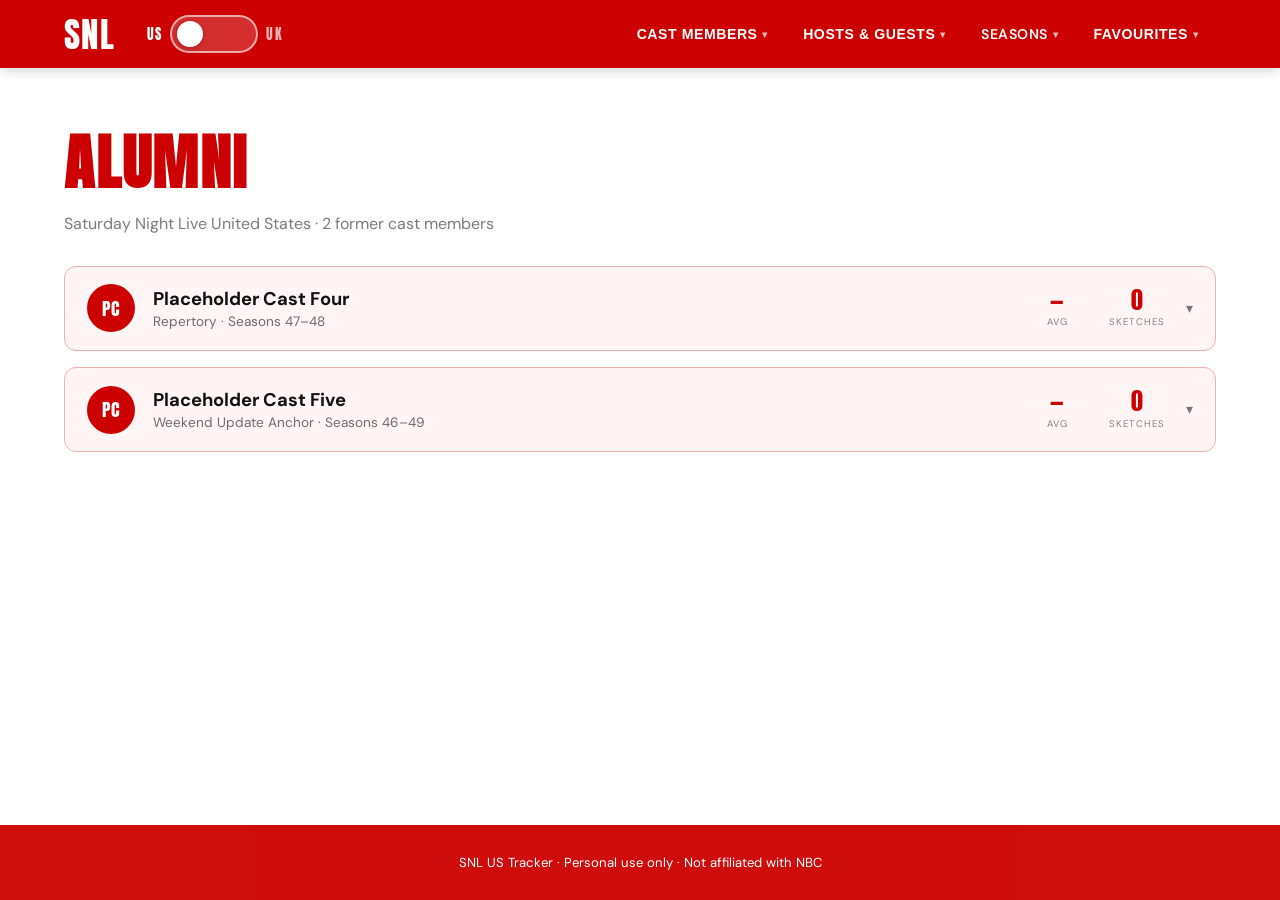
==== cast-alumni.html @ 499bed27 "Add files via upload" ====
<!DOCTYPE html>
<html lang="en">
<head>
  <meta charset="UTF-8" />
  <meta name="viewport" content="width=device-width, initial-scale=1.0" />
  <title>Alumni · SNL Tracker</title>

  <link rel="preconnect" href="https://fonts.googleapis.com" />
  <link rel="preconnect" href="https://fonts.gstatic.com" crossorigin />
  <link href="https://fonts.googleapis.com/css2?family=Anton&family=DM+Sans:wght@400;500;600&display=swap" rel="stylesheet" />
  <link rel="stylesheet" href="assets/css/styles.css" />

  <!-- Restore the saved US/UK mode before paint to avoid a colour flash -->
  <script>document.documentElement.dataset.mode = localStorage.getItem('snl-mode') || 'us';</script>
</head>
<!-- data-cast-view tells cast.js which roster to show -->
<body data-cast-view="alumni">

  <header id="site-header"></header>

  <main>
    <div class="page-head">
      <h1 class="page-title">Alumni</h1>
      <p class="page-subtitle" id="cast-subtitle"></p>
    </div>

    <!-- Cast cards built from data by cast.js -->
    <div class="cast-list" id="cast-list"></div>
  </main>

  <footer id="site-footer"></footer>

  <script src="data/snl-data.js" defer></script>
  <script src="assets/js/site.js" defer></script>
  <script src="assets/js/cast.js" defer></script>
</body>
</html>
---- assets/css/styles.css ----
/* ============================================================
   SNL TRACKER — SHARED STYLESHEET
   Used by every page so the look stays consistent.
   ============================================================ */

/* ─── CSS Variables ─────────────────────────────────────── */
:root {
  --transition: 0.35s cubic-bezier(0.4, 0, 0.2, 1);
}

[data-mode="us"] {
  --bg:        #ffffff;
  --fg:        #cc0000;
  --nav-bg:    #cc0000;
  --nav-fg:    #ffffff;
  --nav-hover: #ff2222;
  --accent:    #cc0000;
  --card-bg:   #fff5f5;
  --border:    #f0b0b0;
  --toggle-on: #cc0000;
}

[data-mode="uk"] {
  --bg:        #ffffff;
  --fg:        #003087;
  --nav-bg:    #003087;
  --nav-fg:    #ffffff;
  --nav-hover: #0046c8;
  --accent:    #003087;
  --card-bg:   #f0f4ff;
  --border:    #99b0e0;
  --toggle-on: #003087;
}

/* ─── Reset & Base ──────────────────────────────────────── */
*, *::before, *::after { box-sizing: border-box; margin: 0; padding: 0; }

body {
  font-family: 'DM Sans', sans-serif;
  background: var(--bg);
  color: #111;
  min-height: 100vh;
  display: flex;
  flex-direction: column;
  transition: background var(--transition), color var(--transition);
}

main { flex: 1 0 auto; }

/* ─── Header / Banner ───────────────────────────────────── */
header {
  position: sticky;
  top: 0;
  z-index: 100;
  background: var(--nav-bg);
  color: var(--nav-fg);
  transition: background var(--transition);
  box-shadow: 0 2px 12px rgba(0,0,0,0.18);
}

.header-inner {
  max-width: 1200px;
  margin: 0 auto;
  display: flex;
  align-items: center;
  gap: 2rem;
  padding: 0 1.5rem;
  height: 68px;
}

/* Logo */
.logo {
  font-family: 'Anton', sans-serif;
  font-size: 2.2rem;
  letter-spacing: 0.04em;
  color: var(--nav-fg);
  text-decoration: none;
  flex-shrink: 0;
  transition: color var(--transition);
}

/* ─── Toggle Switch ─────────────────────────────────────── */
.toggle-wrap {
  display: flex;
  align-items: center;
  gap: 0.5rem;
  flex-shrink: 0;
}

.toggle-label {
  font-family: 'Anton', sans-serif;
  font-size: 0.85rem;
  letter-spacing: 0.08em;
  color: var(--nav-fg);
  opacity: 0.7;
  transition: opacity 0.2s, color var(--transition);
  user-select: none;
}

.toggle-label.active { opacity: 1; }

.toggle-btn {
  position: relative;
  width: 88px;
  height: 38px;
  background: rgba(255,255,255,0.18);
  border: 2.5px solid rgba(255,255,255,0.6);
  border-radius: 999px;
  cursor: pointer;
  transition: background 0.3s;
  flex-shrink: 0;
  display: flex;
  align-items: center;
  padding: 0 5px;
  outline: none;
}

.toggle-btn:focus-visible { box-shadow: 0 0 0 3px rgba(255,255,255,0.5); }

.toggle-inner-label {
  font-family: 'Anton', sans-serif;
  font-size: 0.78rem;
  letter-spacing: 0.06em;
  color: #fff;
  position: absolute;
  transition: opacity 0.25s;
  pointer-events: none;
}

[data-mode="us"] .label-us  { left: 10px; opacity: 1; }
[data-mode="us"] .label-uk  { right: 8px; opacity: 0; }
[data-mode="uk"] .label-us  { left: 10px; opacity: 0; }
[data-mode="uk"] .label-uk  { right: 8px; opacity: 1; }

.toggle-knob {
  width: 26px;
  height: 26px;
  background: #fff;
  border-radius: 50%;
  position: absolute;
  top: 50%;
  transform: translateY(-50%);
  left: 5px;
  transition: left 0.3s cubic-bezier(0.4, 0, 0.2, 1);
  box-shadow: 0 1px 6px rgba(0,0,0,0.25);
}

[data-mode="uk"] .toggle-knob { left: calc(100% - 31px); }

/* ─── Navigation ────────────────────────────────────────── */
nav {
  margin-left: auto;
  display: flex;
  align-items: stretch;
  height: 100%;
}

nav ul {
  list-style: none;
  display: flex;
  align-items: stretch;
  height: 100%;
  gap: 0;
}

.nav-item {
  position: relative;
  display: flex;
  align-items: stretch;
}

.nav-btn {
  display: flex;
  align-items: center;
  gap: 0.3rem;
  padding: 0 1.1rem;
  height: 100%;
  color: var(--nav-fg);
  text-decoration: none;
  font-size: 0.88rem;
  font-weight: 600;
  letter-spacing: 0.04em;
  text-transform: uppercase;
  background: none;
  border: none;
  cursor: pointer;
  transition: background 0.2s;
  white-space: nowrap;
}

.nav-btn:hover,
.nav-item:hover > .nav-btn { background: rgba(255,255,255,0.15); }

/* current page */
.nav-item.active > .nav-btn {
  background: rgba(255,255,255,0.22);
  box-shadow: inset 0 -3px 0 var(--nav-fg);
}

.nav-arrow {
  font-size: 0.6rem;
  opacity: 0.7;
  transition: transform 0.2s;
}

.nav-item:hover .nav-arrow,
.nav-item.open .nav-arrow { transform: rotate(180deg); }

/* Dropdown */
.dropdown {
  display: none;
  position: absolute;
  top: 100%;
  left: 0;
  min-width: 200px;
  background: var(--nav-bg);
  border-top: 3px solid rgba(255,255,255,0.3);
  box-shadow: 0 8px 24px rgba(0,0,0,0.22);
  flex-direction: column;
  z-index: 200;
  transition: background var(--transition);
}

.nav-item:hover .dropdown,
.nav-item.open .dropdown { display: flex; }

.dropdown a {
  display: flex;
  align-items: center;
  gap: 0.5rem;
  padding: 0.7rem 1.2rem;
  color: var(--nav-fg);
  text-decoration: none;
  font-size: 0.85rem;
  font-weight: 500;
  letter-spacing: 0.03em;
  border-bottom: 1px solid rgba(255,255,255,0.1);
  transition: background 0.15s;
}

.dropdown a:last-child { border-bottom: none; }
.dropdown a:hover { background: rgba(255,255,255,0.18); }

/* "not built yet" links + cards */
.nav-disabled { opacity: 0.5; cursor: not-allowed; }
.nav-disabled:hover { background: none !important; }

.soon {
  font-family: 'Anton', sans-serif;
  font-size: 0.55rem;
  letter-spacing: 0.1em;
  text-transform: uppercase;
  background: rgba(255,255,255,0.25);
  color: inherit;
  padding: 0.1rem 0.4rem;
  border-radius: 4px;
}

/* ─── Main Content Layout ───────────────────────────────── */
main {
  max-width: 1200px;
  width: 100%;
  margin: 0 auto;
  padding: 3rem 1.5rem;
}

/* ─── Hero ──────────────────────────────────────────────── */
.hero {
  text-align: center;
  padding: 5rem 1rem 4rem;
}

.hero-eyebrow {
  font-family: 'Anton', sans-serif;
  letter-spacing: 0.2em;
  font-size: 0.85rem;
  color: var(--accent);
  text-transform: uppercase;
  margin-bottom: 1rem;
  transition: color var(--transition);
}

.hero-title {
  font-family: 'Anton', sans-serif;
  font-size: clamp(3.5rem, 10vw, 7rem);
  line-height: 0.95;
  letter-spacing: 0.02em;
  color: var(--fg);
  text-transform: uppercase;
  transition: color var(--transition);
}

.hero-sub {
  margin-top: 1.5rem;
  font-size: 1.1rem;
  opacity: 0.6;
  max-width: 480px;
  margin-left: auto;
  margin-right: auto;
}

/* ─── Section label ─────────────────────────────────────── */
.section-label {
  font-family: 'Anton', sans-serif;
  font-size: 1rem;
  letter-spacing: 0.16em;
  text-transform: uppercase;
  color: var(--accent);
  margin-bottom: 1.2rem;
  transition: color var(--transition);
}

/* ─── Cards ─────────────────────────────────────────────── */
.card-grid {
  display: grid;
  grid-template-columns: repeat(auto-fill, minmax(240px, 1fr));
  gap: 1.5rem;
}

.card {
  display: block;
  background: var(--card-bg);
  border: 1.5px solid var(--border);
  border-radius: 12px;
  padding: 1.8rem 1.4rem;
  text-decoration: none;
  color: #111;
  transition: background var(--transition), border-color var(--transition), transform 0.2s, box-shadow 0.2s;
}

a.card:hover {
  transform: translateY(-3px);
  box-shadow: 0 8px 24px rgba(0,0,0,0.1);
}

.card-disabled { opacity: 0.6; cursor: default; }

.card-tag {
  display: flex;
  align-items: center;
  gap: 0.4rem;
  font-family: 'Anton', sans-serif;
  letter-spacing: 0.12em;
  font-size: 0.7rem;
  color: var(--accent);
  text-transform: uppercase;
  margin-bottom: 0.5rem;
  transition: color var(--transition);
}

.card-tag .soon { background: var(--border); }

.card h3 {
  font-size: 1.15rem;
  font-weight: 700;
  margin-bottom: 0.4rem;
}

.card-desc {
  font-size: 0.88rem;
  opacity: 0.55;
  line-height: 1.5;
}

/* ─── Divider ───────────────────────────────────────────── */
.divider {
  border: none;
  border-top: 1.5px solid var(--border);
  margin: 3rem 0;
  transition: border-color var(--transition);
}

/* ─── Page heading ──────────────────────────────────────── */
.page-head { margin-bottom: 2rem; }

.page-title {
  font-family: 'Anton', sans-serif;
  font-size: clamp(2rem, 6vw, 3.8rem);
  color: var(--fg);
  text-transform: uppercase;
  letter-spacing: 0.03em;
  margin-bottom: 0.3rem;
  transition: color var(--transition);
}

.page-subtitle {
  opacity: 0.55;
  font-size: 1rem;
}

/* ─── Season pills ──────────────────────────────────────── */
.season-pills {
  display: flex;
  flex-wrap: wrap;
  gap: 0.6rem;
  margin-bottom: 2rem;
}

.season-pill {
  font-family: 'Anton', sans-serif;
  font-size: 0.8rem;
  letter-spacing: 0.06em;
  text-transform: uppercase;
  padding: 0.55rem 1.1rem;
  border-radius: 999px;
  border: 1.5px solid var(--border);
  background: var(--card-bg);
  color: var(--accent);
  cursor: pointer;
  transition: background var(--transition), color var(--transition), border-color var(--transition);
}

.season-pill:hover { border-color: var(--accent); }

.season-pill.active {
  background: var(--accent);
  color: var(--nav-fg);
  border-color: var(--accent);
}

/* ─── Episode list (accordion) ──────────────────────────── */
.episode-list {
  display: flex;
  flex-direction: column;
  gap: 1rem;
}

.episode {
  border: 1.5px solid var(--border);
  border-radius: 12px;
  background: var(--card-bg);
  overflow: hidden;
  transition: border-color var(--transition), background var(--transition);
}

.episode.open { border-color: var(--accent); }

.episode-head {
  display: flex;
  align-items: center;
  gap: 1.2rem;
  padding: 1.2rem 1.4rem;
  cursor: pointer;
  user-select: none;
}

.episode-head:focus-visible {
  outline: 3px solid var(--accent);
  outline-offset: -3px;
}

.episode-num {
  font-family: 'Anton', sans-serif;
  font-size: 1rem;
  letter-spacing: 0.06em;
  color: var(--nav-fg);
  background: var(--accent);
  padding: 0.5rem 0.7rem;
  border-radius: 8px;
  flex-shrink: 0;
}

.episode-info { flex: 1 1 auto; min-width: 0; }

.episode-title {
  font-size: 1.15rem;
  font-weight: 700;
  margin-bottom: 0.15rem;
}

.episode-meta {
  font-size: 0.85rem;
  opacity: 0.6;
}

/* Score badge */
.episode-score {
  display: flex;
  flex-direction: column;
  align-items: center;
  flex-shrink: 0;
  min-width: 56px;
}

.score-num {
  font-family: 'Anton', sans-serif;
  font-size: 1.6rem;
  line-height: 1;
  color: var(--accent);
}

.score-cap {
  font-size: 0.6rem;
  letter-spacing: 0.14em;
  text-transform: uppercase;
  opacity: 0.5;
  margin-top: 0.2rem;
}

.chevron {
  font-size: 0.85rem;
  opacity: 0.55;
  flex-shrink: 0;
  transition: transform 0.3s;
}

.episode.open > .episode-head .chevron,
.sketch.open > .sketch-head .chevron,
.cast-card.open > .cast-head .chevron { transform: rotate(180deg); }

/* Accordion expand/collapse — animated via CSS grid */
.episode-body, .sketch-body, .cast-body {
  display: grid;
  grid-template-rows: 0fr;
  transition: grid-template-rows 0.3s ease;
}

.episode.open > .episode-body,
.sketch.open > .sketch-body,
.cast-card.open > .cast-body { grid-template-rows: 1fr; }

.episode-body-inner, .sketch-body-inner, .cast-body-inner { overflow: hidden; }

/* ─── Sketch list (nested accordion) ────────────────────── */
.sketch-list {
  list-style: none;
  padding: 0 1.4rem 1.2rem;
  display: flex;
  flex-direction: column;
  gap: 0.5rem;
}

.sketch {
  border: 1.5px solid var(--border);
  border-radius: 8px;
  background: var(--bg);
  overflow: hidden;
}

.sketch.open { border-color: var(--accent); }

.sketch-head {
  display: flex;
  align-items: center;
  gap: 0.9rem;
  padding: 0.8rem 1rem;
  cursor: pointer;
  user-select: none;
}

.sketch-head:focus-visible {
  outline: 3px solid var(--accent);
  outline-offset: -3px;
}

.sketch-title {
  flex: 1 1 auto;
  font-weight: 600;
  font-size: 0.95rem;
}

.sketch-score {
  font-family: 'Anton', sans-serif;
  font-size: 0.9rem;
  color: var(--nav-fg);
  background: var(--accent);
  padding: 0.25rem 0.6rem;
  border-radius: 6px;
  flex-shrink: 0;
}

.sketch-body-inner { padding: 0 1rem; }

.sketch-blurb {
  font-size: 0.88rem;
  line-height: 1.55;
  opacity: 0.7;
  padding: 0.6rem 0 0.8rem;
}

.cast-row {
  display: flex;
  flex-wrap: wrap;
  gap: 0.4rem;
  padding-bottom: 1rem;
}

.cast-chip {
  font-size: 0.78rem;
  font-weight: 500;
  padding: 0.3rem 0.7rem;
  border-radius: 999px;
  border: 1.5px solid var(--border);
  background: var(--card-bg);
  color: var(--accent);
  text-decoration: none;
  cursor: pointer;
  transition: background var(--transition), color var(--transition), border-color var(--transition);
}

a.cast-chip:hover {
  background: var(--accent);
  color: var(--nav-fg);
  border-color: var(--accent);
}

/* Empty state */
.empty {
  text-align: center;
  padding: 3rem 1rem;
  opacity: 0.5;
}

/* ─── Footer ────────────────────────────────────────────── */
footer {
  flex-shrink: 0;
  background: var(--nav-bg);
  color: var(--nav-fg);
  text-align: center;
  padding: 1.8rem;
  font-size: 0.82rem;
  opacity: 0.95;
  transition: background var(--transition);
}

/* ─── Mode transition flash ─────────────────────────────── */
body.switching::after {
  content: '';
  position: fixed;
  inset: 0;
  background: white;
  opacity: 0;
  pointer-events: none;
  animation: flash 0.4s ease forwards;
  z-index: 9999;
}

@keyframes flash {
  0%   { opacity: 0.4; }
  100% { opacity: 0; }
}

/* ─── Small screens ─────────────────────────────────────── */
@media (max-width: 760px) {
  .header-inner { gap: 1rem; height: auto; flex-wrap: wrap; padding: 0.8rem 1rem; }
  nav { margin-left: 0; width: 100%; }
  nav ul { flex-wrap: wrap; }
  .episode-head { flex-wrap: wrap; }
  .episode-info { flex-basis: 60%; }
}

/* ─── Cast page ─────────────────────────────────────────── */
.cast-list {
  display: flex;
  flex-direction: column;
  gap: 1rem;
}

.cast-card {
  border: 1.5px solid var(--border);
  border-radius: 12px;
  background: var(--card-bg);
  overflow: hidden;
  transition: border-color var(--transition), background var(--transition);
}

.cast-card.open { border-color: var(--accent); }

.cast-head {
  display: flex;
  align-items: center;
  gap: 1.1rem;
  padding: 1.1rem 1.4rem;
  cursor: pointer;
  user-select: none;
}

.cast-head:focus-visible {
  outline: 3px solid var(--accent);
  outline-offset: -3px;
}

.cast-avatar {
  flex-shrink: 0;
  width: 48px;
  height: 48px;
  border-radius: 50%;
  background: var(--accent);
  color: var(--nav-fg);
  font-family: 'Anton', sans-serif;
  font-size: 1.1rem;
  letter-spacing: 0.04em;
  display: flex;
  align-items: center;
  justify-content: center;
}

.cast-id-info { flex: 1 1 auto; min-width: 0; }

.cast-name {
  font-size: 1.15rem;
  font-weight: 700;
  margin-bottom: 0.15rem;
}

.cast-meta {
  font-size: 0.85rem;
  opacity: 0.6;
}

.cast-stat {
  display: flex;
  flex-direction: column;
  align-items: center;
  flex-shrink: 0;
  min-width: 62px;
}

.cast-stat-num {
  font-family: 'Anton', sans-serif;
  font-size: 1.5rem;
  line-height: 1;
  color: var(--accent);
}

.cast-stat-cap {
  font-size: 0.6rem;
  letter-spacing: 0.12em;
  text-transform: uppercase;
  opacity: 0.5;
  margin-top: 0.2rem;
}

.cast-body-inner { padding: 0 1.4rem; }

.cast-bio {
  font-size: 0.92rem;
  line-height: 1.6;
  opacity: 0.75;
  padding: 0.9rem 0 1rem;
  border-top: 1.5px solid var(--border);
}

.cast-subhead {
  font-family: 'Anton', sans-serif;
  font-size: 0.8rem;
  letter-spacing: 0.12em;
  text-transform: uppercase;
  color: var(--accent);
  margin-bottom: 0.6rem;
}

.cast-sketch-list {
  list-style: none;
  display: flex;
  flex-direction: column;
  gap: 0.4rem;
  padding-bottom: 1.2rem;
}

.cast-sketch-link {
  display: flex;
  align-items: center;
  gap: 0.8rem;
  padding: 0.6rem 0.9rem;
  border: 1.5px solid var(--border);
  border-radius: 8px;
  background: var(--bg);
  text-decoration: none;
  color: #111;
  transition: border-color var(--transition);
}

.cast-sketch-link:hover { border-color: var(--accent); }

.cast-sketch-where {
  font-size: 0.74rem;
  letter-spacing: 0.04em;
  text-transform: uppercase;
  opacity: 0.55;
  flex-shrink: 0;
}

.cast-sketch-title {
  flex: 1 1 auto;
  font-weight: 600;
  font-size: 0.9rem;
}

.cast-sketch-empty {
  font-size: 0.88rem;
  opacity: 0.5;
  padding: 0.4rem 0 1.2rem;
}

@media (max-width: 760px) {
  .cast-head { flex-wrap: wrap; }
  .cast-id-info { flex-basis: 55%; }
  .cast-sketch-link { flex-wrap: wrap; }
}
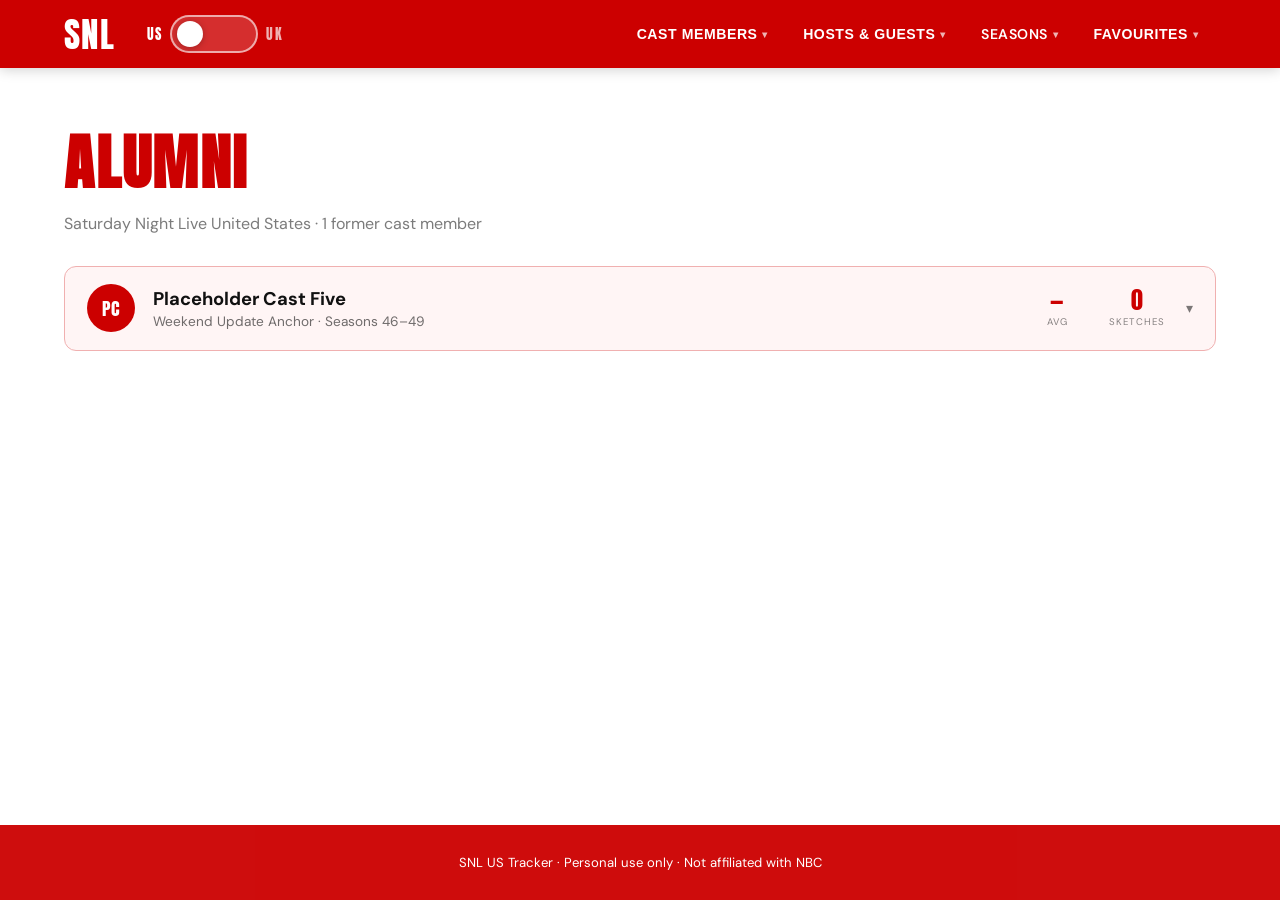
==== commit 610e5b59: "Update cast-alumni.html" ====
--- a/cast-alumni.html
+++ b/cast-alumni.html
@@ -9,7 +9,9 @@
   <link rel="preconnect" href="https://fonts.gstatic.com" crossorigin />
   <link href="https://fonts.googleapis.com/css2?family=Anton&family=DM+Sans:wght@400;500;600&display=swap" rel="stylesheet" />
   <link rel="stylesheet" href="assets/css/styles.css" />
-
+<link rel="icon" type="image/x-icon" href="assets/images/favicons/favicon.ico">
+<link rel="icon" type="image/png" sizes="32x32" href="assets/images/favicons/favicon-32x32.png">
+<link rel="icon" type="image/png" sizes="16x16" href="assets/images/favicons/favicon-16x16.png">
   <!-- Restore the saved US/UK mode before paint to avoid a colour flash -->
   <script>document.documentElement.dataset.mode = localStorage.getItem('snl-mode') || 'us';</script>
 </head>
--- a/assets/css/styles.css
+++ b/assets/css/styles.css
@@ -694,7 +694,31 @@
   align-items: center;
   justify-content: center;
 }
-
+.cast-avatar-photo {
+  flex-shrink: 0;
+  width: 48px;
+  height: 48px;
+  border-radius: 50%;
+  object-fit: cover;
+  object-position: center top;
+  border: 2px solid var(--border);
+}
+.cast-photo-row {
+  display: flex;
+  gap: 0.6rem;
+  margin: 0.9rem 0 1rem;
+  align-items: stretch;
+}
+
+.cast-dropdown-photo {
+  height: 180px;
+  width: auto;
+  object-fit: cover;
+  object-position: center top;
+  border-radius: 8px;
+  border: 1.5px solid var(--border);
+  flex-shrink: 0;
+}
 .cast-id-info { flex: 1 1 auto; min-width: 0; }
 
 .cast-name {
@@ -733,12 +757,18 @@
 
 .cast-body-inner { padding: 0 1.4rem; }
 
-.cast-bio {
+.cast-bio-above {
   font-size: 0.92rem;
   line-height: 1.6;
   opacity: 0.75;
-  padding: 0.9rem 0 1rem;
+  padding: 0.9rem 0 0.9rem;
+}
+
+.cast-inner-divider {
+  border: none;
   border-top: 1.5px solid var(--border);
+  margin-bottom: 1rem;
+  transition: border-color var(--transition);
 }
 
 .cast-subhead {
@@ -747,6 +777,7 @@
   letter-spacing: 0.12em;
   text-transform: uppercase;
   color: var(--accent);
+   margin-top: 1rem;
   margin-bottom: 0.6rem;
 }
 
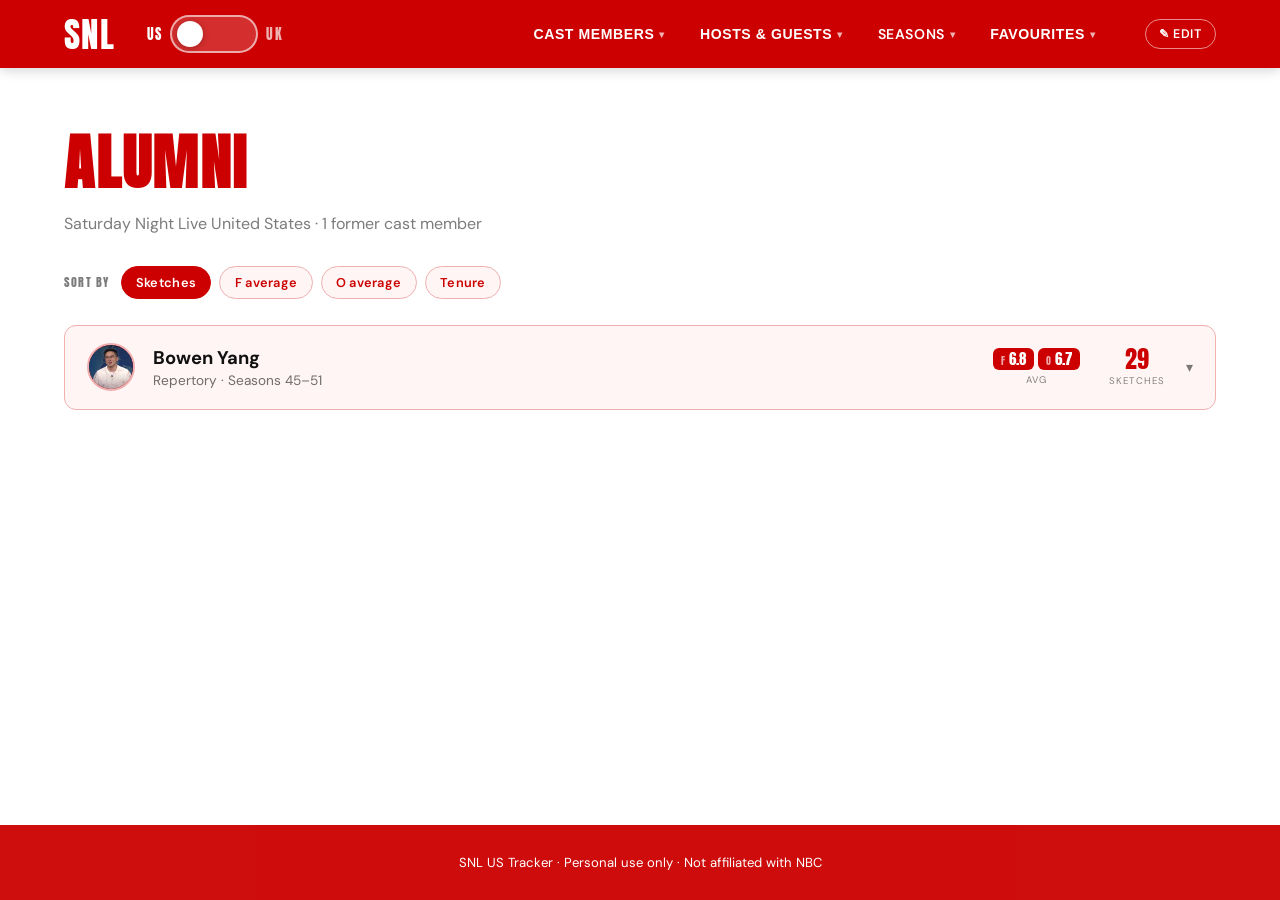
==== commit fb909713: "Add files via upload" ====
--- a/cast-alumni.html
+++ b/cast-alumni.html
@@ -35,5 +35,6 @@
   <script src="data/snl-data.js" defer></script>
   <script src="assets/js/site.js" defer></script>
   <script src="assets/js/cast.js" defer></script>
+  <script src="assets/js/editor.js" defer></script>
 </body>
 </html>
--- a/assets/css/styles.css
+++ b/assets/css/styles.css
@@ -473,13 +473,25 @@
   opacity: 0.6;
 }
 
+.episode-host {
+  font-size: 1.15rem;
+  font-weight: 700;
+  margin-bottom: 0.2rem;
+}
+
+.episode-line {
+  font-size: 0.95rem;
+  opacity: 0.72;
+  margin-top: 0.1rem;
+}
+
 /* Score badge */
 .episode-score {
   display: flex;
   flex-direction: column;
   align-items: center;
   flex-shrink: 0;
-  min-width: 56px;
+  min-width: 124px;
 }
 
 .score-num {
@@ -829,3 +841,318 @@
   .cast-id-info { flex-basis: 55%; }
   .cast-sketch-link { flex-wrap: wrap; }
 }
+
+/* ─── Two-rater scores (F / O) ──────────────────────────── */
+.score-pair {
+  display: inline-flex;
+  gap: 0.3rem;
+  align-items: center;
+}
+
+.rscore {
+  display: inline-flex;
+  align-items: baseline;
+  gap: 0.22rem;
+  font-family: 'Anton', sans-serif;
+  background: var(--accent);
+  color: var(--nav-fg);
+  padding: 0.22rem 0.5rem;
+  border-radius: 6px;
+  line-height: 1;
+  transition: background var(--transition);
+}
+
+.rscore-tag {
+  font-size: 0.6rem;
+  letter-spacing: 0.04em;
+  opacity: 0.65;
+}
+
+.rscore-val { font-size: 0.92rem; }
+
+/* larger variant for episode-header averages */
+.score-pair-lg .rscore { padding: 0.32rem 0.55rem; }
+.score-pair-lg .rscore-val { font-size: 1.15rem; }
+.score-pair-lg .rscore-tag { font-size: 0.66rem; }
+
+/* the avg column on cast cards holds a score-pair, not a number */
+.cast-stat-score { min-width: 104px; }
+
+/* ─── Host & musical-guest bubbles (seasons page) ───────── */
+/* They share .cast-chip's shape; these rules only recolour.  */
+.host-chip {
+  background: #fff5e0;
+  border-color: #e3b552;
+  color: #8a5a00;
+}
+
+a.host-chip:hover {
+  background: #e3a72e;
+  border-color: #e3a72e;
+  color: #fff;
+}
+
+.music-chip {
+  background: #e6f6ee;
+  border-color: #5fb98c;
+  color: #1d7a4d;
+}
+
+a.music-chip:hover {
+  background: #2a9d63;
+  border-color: #2a9d63;
+  color: #fff;
+}
+
+/* ─── Sort bar (cast pages) ─────────────────────────────── */
+.sort-bar {
+  display: flex;
+  flex-wrap: wrap;
+  align-items: center;
+  gap: 0.5rem;
+  margin-bottom: 1.6rem;
+}
+
+.sort-label {
+  font-family: 'Anton', sans-serif;
+  font-size: 0.75rem;
+  letter-spacing: 0.1em;
+  text-transform: uppercase;
+  opacity: 0.55;
+  margin-right: 0.2rem;
+}
+
+.sort-btn {
+  font-family: 'DM Sans', sans-serif;
+  font-size: 0.8rem;
+  font-weight: 600;
+  letter-spacing: 0.02em;
+  padding: 0.45rem 0.9rem;
+  border-radius: 999px;
+  border: 1.5px solid var(--border);
+  background: var(--card-bg);
+  color: var(--accent);
+  cursor: pointer;
+  transition: background var(--transition), color var(--transition), border-color var(--transition);
+}
+
+.sort-btn:hover { border-color: var(--accent); }
+
+.sort-btn.active {
+  background: var(--accent);
+  color: var(--nav-fg);
+  border-color: var(--accent);
+}
+
+/* ─── In-site editor (editor.js) ─────────────────────────── */
+.edit-toggle {
+  flex-shrink: 0;
+  font-family: 'DM Sans', sans-serif;
+  font-size: 0.78rem;
+  font-weight: 600;
+  letter-spacing: 0.04em;
+  text-transform: uppercase;
+  padding: 0.4rem 0.85rem;
+  border-radius: 999px;
+  border: 1.5px solid rgba(255,255,255,0.55);
+  background: transparent;
+  color: var(--nav-fg);
+  cursor: pointer;
+  transition: background 0.2s;
+}
+.edit-toggle:hover { background: rgba(255,255,255,0.15); }
+.edit-toggle .edit-on { display: none; }
+body.snl-editing .edit-toggle { background: var(--nav-fg); color: var(--nav-bg); border-color: var(--nav-fg); }
+body.snl-editing .edit-toggle .edit-on { display: inline; }
+body.snl-editing .edit-toggle .edit-off { display: none; }
+
+.ed-only { display: none !important; }
+body.snl-editing .ed-only { display: inline-flex !important; }
+body.snl-editing .ed-bar.ed-only { display: flex !important; }
+
+.ed-icon {
+  align-items: center;
+  justify-content: center;
+  flex-shrink: 0;
+  width: 30px;
+  height: 30px;
+  border-radius: 50%;
+  border: 1.5px dashed var(--accent);
+  background: var(--bg);
+  color: var(--accent);
+  font-size: 0.9rem;
+  cursor: pointer;
+  transition: background 0.15s, color 0.15s;
+}
+.ed-icon:hover { background: var(--accent); color: var(--nav-fg); border-style: solid; }
+.ed-move { width: 26px; height: 26px; font-size: 0.8rem; opacity: 0.7; }
+
+.ed-add {
+  align-items: center;
+  gap: 0.3rem;
+  font-family: 'DM Sans', sans-serif;
+  font-size: 0.82rem;
+  font-weight: 600;
+  padding: 0.5rem 1rem;
+  border-radius: 999px;
+  border: 1.5px dashed var(--accent);
+  background: transparent;
+  color: var(--accent);
+  cursor: pointer;
+  transition: background 0.15s, color 0.15s;
+}
+.ed-add:hover { background: var(--accent); color: var(--nav-fg); border-style: solid; }
+.ed-add-sketch { margin: -0.4rem 0 1.2rem 1.4rem; }
+.ed-add-wide { justify-content: center; padding: 1rem; border-radius: 12px; font-size: 0.9rem; }
+.ed-pill.ed-icon { width: auto; height: auto; padding: 0.55rem 0.9rem; border-radius: 999px; }
+.ed-bar { margin-bottom: 1.2rem; }
+
+/* banner */
+#snl-ed-banner {
+  display: none;
+  position: fixed;
+  left: 50%;
+  bottom: 14px;
+  transform: translateX(-50%);
+  z-index: 200;
+  max-width: calc(100% - 32px);
+  padding: 0.55rem 1rem;
+  border-radius: 999px;
+  background: #111;
+  color: #fff;
+  font-size: 0.78rem;
+  box-shadow: 0 4px 16px rgba(0,0,0,0.25);
+  text-align: center;
+}
+body.snl-editing #snl-ed-banner { display: block; }
+body.snl-editing footer { padding-bottom: 4.5rem; }
+#snl-ed-banner .ed-link { color: #fff; }
+
+/* toast */
+#snl-ed-toast {
+  position: fixed;
+  right: 16px;
+  top: 84px;
+  z-index: 300;
+  max-width: min(360px, calc(100% - 32px));
+  padding: 0.75rem 1rem;
+  border-radius: 10px;
+  background: #111;
+  color: #fff;
+  font-size: 0.85rem;
+  box-shadow: 0 6px 20px rgba(0,0,0,0.25);
+  opacity: 0;
+  transform: translateY(-8px);
+  pointer-events: none;
+  transition: opacity 0.2s, transform 0.2s;
+}
+#snl-ed-toast.show { opacity: 1; transform: none; }
+#snl-ed-toast.ok  { background: #1f7a4d; }
+#snl-ed-toast.err { background: #b00020; }
+
+/* modal */
+#snl-ed-dialog {
+  width: min(560px, calc(100% - 32px));
+  max-height: calc(100vh - 48px);
+  margin: auto;
+  padding: 0;
+  border: none;
+  border-radius: 16px;
+  background: #fff;
+  color: #111;
+  box-shadow: 0 20px 60px rgba(0,0,0,0.3);
+}
+#snl-ed-dialog::backdrop { background: rgba(0,0,0,0.45); }
+#snl-ed-dialog.busy { cursor: progress; }
+#snl-ed-dialog.busy .ed-form { opacity: 0.7; }
+
+.ed-form { padding: 1.5rem; display: flex; flex-direction: column; gap: 1rem; }
+.ed-title {
+  font-family: 'Anton', sans-serif;
+  font-weight: 400;
+  font-size: 1.5rem;
+  letter-spacing: 0.02em;
+  color: var(--accent);
+}
+.ed-fields { display: flex; flex-direction: column; gap: 0.9rem; }
+.ed-row { display: flex; gap: 0.8rem; flex-wrap: wrap; }
+.ed-row > .ed-field { flex: 1 1 140px; }
+.ed-field { display: flex; flex-direction: column; gap: 0.3rem; min-width: 0; }
+.ed-label {
+  font-size: 0.72rem;
+  font-weight: 600;
+  letter-spacing: 0.08em;
+  text-transform: uppercase;
+  color: #555;
+}
+.ed-hint, .ed-note { font-size: 0.78rem; color: #666; }
+.ed-note code, .ed-hint code { font-size: 0.75rem; background: #f3f3f3; padding: 0 0.25rem; border-radius: 4px; }
+.ed-steps { font-size: 0.85rem; padding-left: 1.2rem; display: flex; flex-direction: column; gap: 0.3rem; }
+.ed-steps a { color: var(--accent); }
+
+.ed-form input:not([type=file]),
+.ed-form select,
+.ed-form textarea {
+  font: inherit;
+  font-size: 0.95rem;
+  width: 100%;
+  padding: 0.55rem 0.7rem;
+  border: 1.5px solid #ddd;
+  border-radius: 8px;
+  background: #fff;
+  color: #111;
+}
+.ed-form input[type=file] { font-size: 0.75rem; }
+.ed-form textarea { resize: vertical; }
+.ed-form input:focus, .ed-form select:focus, .ed-form textarea:focus {
+  outline: none;
+  border-color: var(--accent);
+}
+
+.ed-chips { display: flex; flex-wrap: wrap; gap: 0.4rem; align-items: center; }
+.ed-alumni { display: contents; }
+.ed-alumni[hidden] { display: none; }
+.ed-chip {
+  font: inherit;
+  font-size: 0.8rem;
+  font-weight: 500;
+  padding: 0.32rem 0.75rem;
+  border-radius: 999px;
+  border: 1.5px solid var(--border);
+  background: var(--card-bg);
+  color: var(--accent);
+  cursor: pointer;
+}
+.ed-chip.alum { border-style: dashed; }
+.ed-chip.on { background: var(--accent); border-color: var(--accent); color: #fff; }
+.ed-chip.host.on { background: #b8860b; border-color: #b8860b; }
+.ed-chip.music.on { background: #2a9d63; border-color: #2a9d63; }
+.ed-chip-more { background: transparent; border-style: dashed; opacity: 0.8; }
+.ed-form .ed-chip-input { width: 140px !important; padding: 0.3rem 0.7rem !important; border-radius: 999px !important; font-size: 0.8rem !important; }
+
+.ed-error { color: #b00020; font-size: 0.85rem; font-weight: 500; }
+.ed-actions { display: flex; gap: 0.5rem; align-items: center; flex-wrap: wrap; }
+.ed-spacer { flex: 1; }
+.ed-actions button {
+  font: inherit;
+  font-size: 0.85rem;
+  font-weight: 600;
+  padding: 0.55rem 1.1rem;
+  border-radius: 999px;
+  cursor: pointer;
+  border: 1.5px solid transparent;
+}
+.ed-btn-primary { background: var(--accent); color: #fff; }
+.ed-btn-ghost { background: transparent; border-color: #ddd !important; color: #333; }
+.ed-btn-danger { background: transparent; color: #b00020; border-color: #f0c0c8 !important; }
+.ed-btn-danger.confirm { background: #b00020; color: #fff; }
+.ed-actions button:disabled { opacity: 0.5; cursor: progress; }
+.ed-link { font: inherit; background: none; border: none; color: var(--accent); text-decoration: underline; cursor: pointer; padding: 0; }
+
+@media (max-width: 760px) {
+  .edit-toggle { margin-left: auto; }
+  #snl-ed-banner { border-radius: 12px; }
+}
+@media (max-width: 760px) {
+  nav { order: 3; }
+}
